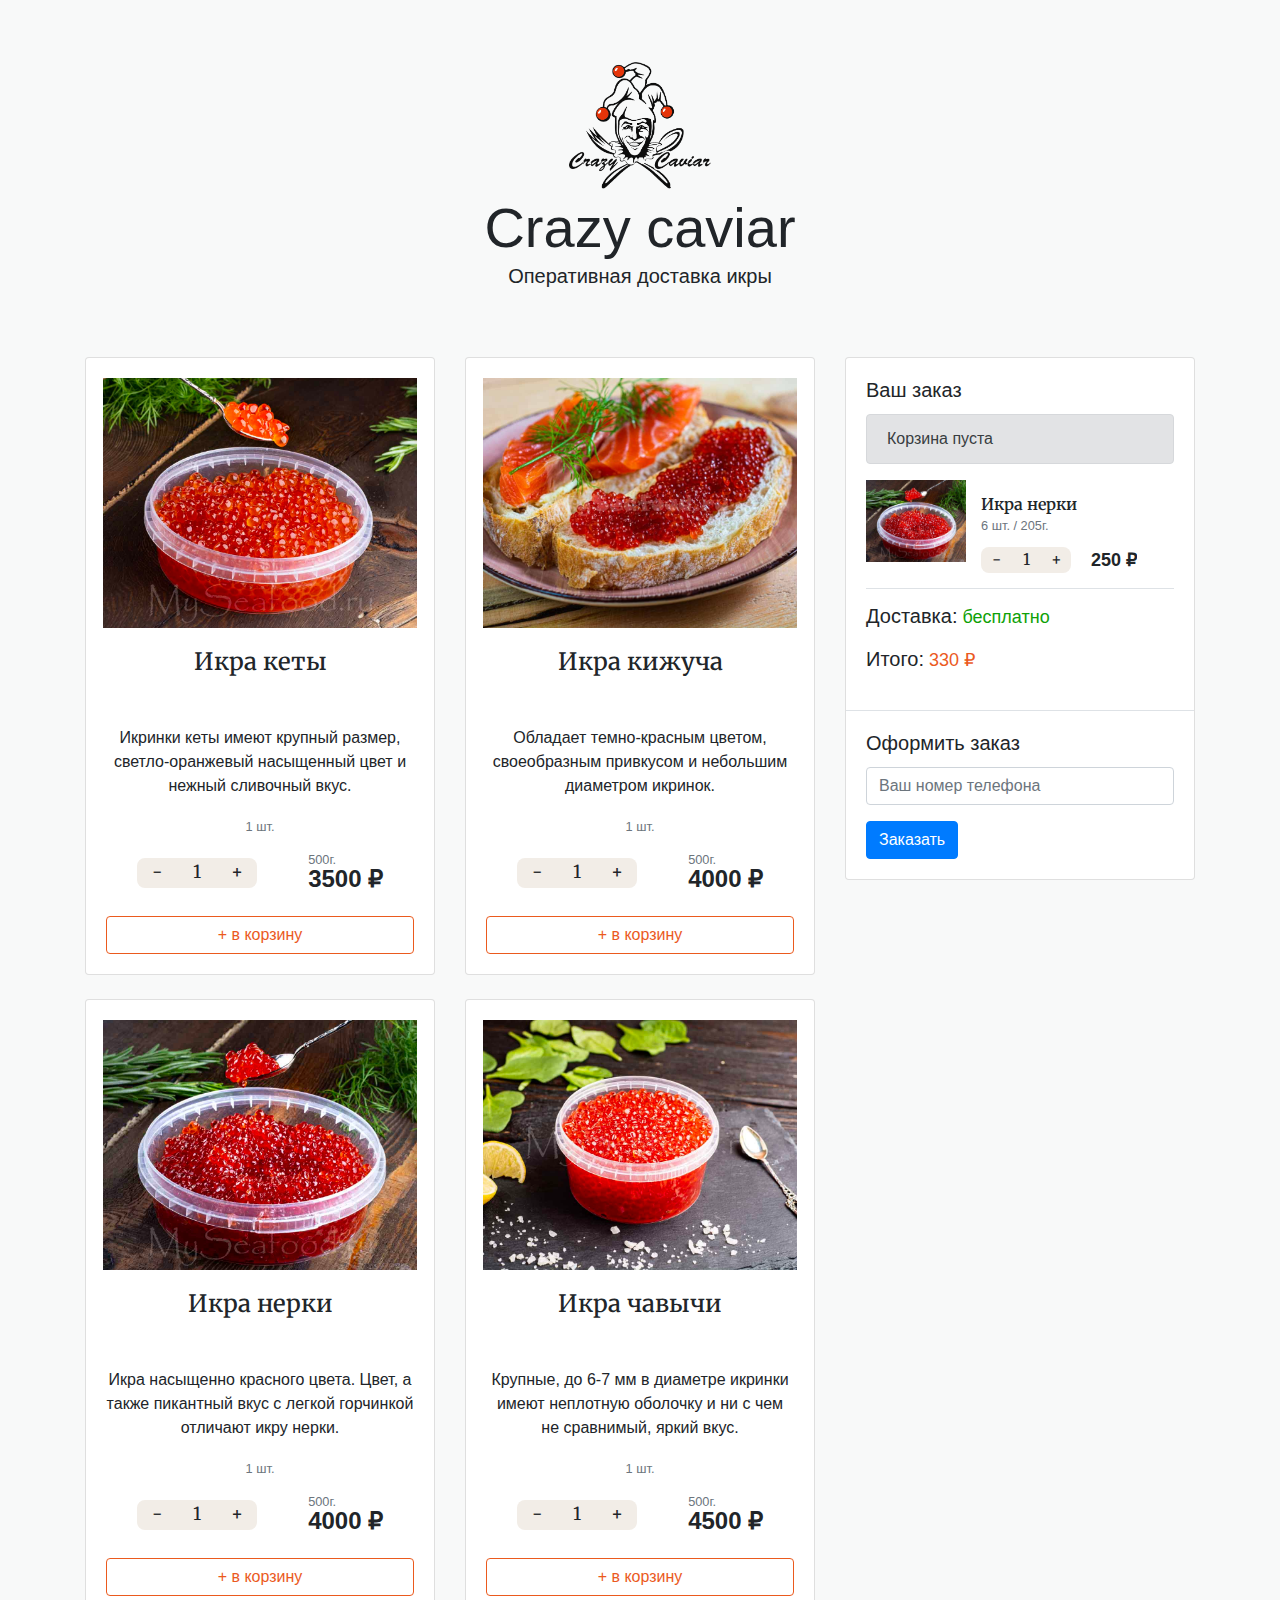
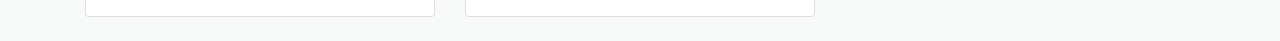
==== index.html @ 35a5b849 "Caviar delivery layout" ====
<!DOCTYPE html>
<html lang="en">

<head>
	<meta charset="UTF-8">
	<meta name="viewport" content="width=device-width, initial-scale=1.0, shrink-to-fit=no">
	<title>Crazy caviar</title>
	<link rel="stylesheet" href="libs/bootstrap/css/bootstrap.min.css">
	<link rel="stylesheet" href="css/main.css">
	<link href="https://fonts.googleapis.com/css?family=Merriweather:300,400,400i,700&amp;subset=cyrillic-ext" rel="stylesheet">

</head>

<body>

	<header class="header">
		<div class="container text-center">
			<img src="img/logo/crazy-caviar-logo.png" width="150" alt="Доставка икры">
			<div class="display-4">Crazy caviar</div>
			<p class="lead">Оперативная доставка икры</p>
		</div>
	</header>

	<div class="container mb-5">
		<div class="row">
			<div class="col-md-8">
				<div class="row">

					<!-- Товар -->
					<div class="col-md-6">
						<div class="card mb-4" data-id="01">
							<img class="product-img" src="img/roll/keta.jpg" alt="">
							<div class="card-body text-center">
								<h4 class="item-title">Икра кеты</h4>
								<p class="text-center ">Икринки кеты имеют крупный размер, светло-оранжевый насыщенный цвет и нежный сливочный вкус.</p>
								<p><small data-items-in-box class="text-muted">1 шт.</small></p>

								<div class="details-wrapper">
									<div class="items counter-wrapper">
										<div class="items__control" data-action="minus">-</div>
										<div class="items__current" data-counter>1</div>
										<div class="items__control" data-action="plus">+</div>
									</div>

									<div class="price">
										<div class="price__weight">500г.</div>
										<div class="price__currency">3500 ₽</div>
									</div>
								</div>

								<button data-cart type="button" class="btn btn-block btn-outline-warning">+ в корзину</button>

							</div>
						</div>
					</div>
					<!-- // Товар -->

					<!-- Товар -->
					<div class="col-md-6">
						<div class="card mb-4" data-id="02">
							<img class="product-img" src="img/roll/kizhuch.jpg" alt="">
							<div class="card-body text-center">
								<h4 class="item-title">Икра кижуча</h4>
								<p class="text-center ">Обладает темно-красным цветом, своеобразным привкусом и небольшим диаметром икринок.</p>
								<p><small data-items-in-box class="text-muted">1 шт.</small></p>

								<div class="details-wrapper">
									<div class="items counter-wrapper">
										<div class="items__control" data-action="minus">-</div>
										<div class="items__current" data-counter>1</div>
										<div class="items__control" data-action="plus">+</div>
									</div>

									<div class="price">
										<div class="price__weight">500г.</div>
										<div class="price__currency">4000 ₽</div>
									</div>
								</div>

								<button data-cart type="button" class="btn btn-block btn-outline-warning">+ в корзину</button>

							</div>
						</div>
					</div>
					<!-- // Товар -->

					<!-- Товар -->
					<div class="col-md-6">
						<div class="card mb-4" data-id="03">
							<img class="product-img" src="img/roll/nerka.jpg" alt="">
							<div class="card-body text-center">
								<h4 class="item-title">Икра нерки</h4>
								<p class="text-center ">Икра насыщенно красного цвета. Цвет, а также пикантный вкус с легкой горчинкой отличают икру нерки.</p>
								<p><small data-items-in-box class="text-muted">1 шт.</small></p>

								<div class="details-wrapper">
									<div class="items counter-wrapper">
										<div class="items__control" data-action="minus">-</div>
										<div class="items__current" data-counter>1</div>
										<div class="items__control" data-action="plus">+</div>
									</div>

									<div class="price">
										<div class="price__weight">500г.</div>
										<div class="price__currency">4000 ₽</div>
									</div>

								</div>

								<button data-cart type="button" class="btn btn-block btn-outline-warning">+ в корзину</button>

							</div>
						</div>
					</div>
					<!-- // Товар -->

					<!-- Товар -->
					<div class="col-md-6">
						<div class="card mb-4" data-id="04">
							<img class="product-img" src="img/roll/chavicha.jpg" alt="">
							<div class="card-body text-center">
								<h4 class="item-title">Икра чавычи</h4>
								<p class="text-center ">Крупные, до 6-7 мм в диаметре икринки имеют неплотную оболочку и ни с чем не сравнимый, яркий вкус.</p>
								<p><small data-items-in-box class="text-muted">1 шт.</small></p>

								<div class="details-wrapper">
									<div class="items counter-wrapper">
										<div class="items__control" data-action="minus">-</div>
										<div class="items__current" data-counter>1</div>
										<div class="items__control" data-action="plus">+</div>
									</div>

									<div class="price">
										<div class="price__weight">500г.</div>
										<div class="price__currency">4500 ₽</div>
									</div>

								</div>

								<button data-cart type="button" class="btn btn-block btn-outline-warning">
									+ в корзину
								</button>

							</div>
						</div>
					</div>
					<!-- // Товар -->

				</div>
			</div>
			<div class="col-md-4">

				<!-- Корзина -->
				<div class="card mb-4">
					<div class="card-body">
						<h5 class="card-title">Ваш заказ</h4>
						<div data-cart-empty class="alert alert-secondary" role="alert">
							Корзина пуста
						</div>
						<!-- cart-wrapper -->
						<div class="cart-wrapper">

							<!-- Cart item -->
							<div class="cart-item" data-id="02">
								<div class="cart-item__top">
									<div class="cart-item__img">
										<img src="img/roll/nerka.jpg" alt="">
									</div>
									<div class="cart-item__desc ">
										<div class="cart-item__title">Икра нерки</div>
										<div class="cart-item__weight">6 шт. / 205г.</div>

										<!-- cart-item__details -->
										<div class="cart-item__details">

											<div class="items items--small counter-wrapper">
												<div class="items__control" data-action="minus">-</div>
												<div class="items__current" data-counter="">1</div>
												<div class="items__control" data-action="plus">+</div>
											</div>

											<div class="price">
												<div class="price__currency">250 ₽</div>
											</div>

										</div>
										<!-- // cart-item__details -->

									</div>
								</div>
							</div>
							<!-- // Cart item -->

						</div>
						<!-- // cart-wrapper -->

						<!-- Стоимость заказа -->
						<div class="cart-total">
							<p><span class="h5">Доставка:</span> <span class="delivery-cost free">бесплатно</span> </p>
							<p><span class="h5">Итого:</span> <span class="total-price">330</span> <span class="rouble">₽</span></p>
						</div>
						<!-- // Стоимость заказа -->

					</div>

					<!-- Оформить заказ -->
					<div id="order-form" class="card-body border-top">
						<h5 class="card-title">Оформить заказ</h4>
						<form>
							<div class="form-group">
								<input type="text" class="form-control" placeholder="Ваш номер телефона">
							</div>
							<button type="submit" class="btn btn-primary">Заказать</button>
						</form>
					</div>
					<!-- // Оформить заказ -->

				</div>
				<!-- // Корзина -->


			</div>
		</div>
	</div>

	<!-- Подключаем скрипты -->

</body>

</html>
---- css/main.css ----
body, html {
	background-color: #F8F9F9;
	height: 100%;
}

h3, h4 {
	font-family: 'Merriweather', serif;

}

.header {
	padding-top: 50px;
	padding-bottom: 50px;
}

.product-img {
	width: 90%;
	height: 250px;
	object-fit:cover;
	margin-left: auto;
	margin-right: auto;
	margin-top: 20px;
}

.item-title {
    font-size: 1.5rem;
    font-weight: 500;
	font-family: 'Merriweather', serif;
	height: 70px;
}

.details-wrapper {
	display: flex;
	justify-content: space-between;
	align-items: center;
	margin-bottom: 25px;
	width: 80%;
	margin-left: auto;
	margin-right: auto;
}

.items {
	font-family: 'Merriweather', serif;
	background: #f2ede7;
	border-radius: 8px;
	width: 120px;
	display: flex;
	font-size: 18px;
	height: 30px;
	overflow: hidden;
}

.items__control {
	width: 40px;
	cursor: pointer;
	transition: 0.2s ease-in;
	text-align: center;
}

.items__control:hover {
    background: #eb5a1e;
    color: #FFF;
}

.items__current {
	width: 40px;
}

/* items--small */
.items.items--small {
	width: 90px;
	font-size: 16px;
	height: 26px;
	text-align: center;
}

.items.items--small .items__control {
	width: 30px;
}

.items.items--small .items__current {
	width: 30px;
}

.price {
	text-align: left;
	margin-left: 5px;
}

.price__weight {
	color: #6c757d!important;
	font-size: 80%;
	line-height: 1;
}

.price__currency {
	font-size: 1.5rem;
	font-weight: 600;
	line-height: 1;
}

.btn-outline-warning {
    color: #eb5a1e;
    border-color: #eb5a1e;
}

.btn-outline-warning:hover {
    color: #FFF;
    background-color: #eb5a1e;
    border-color: #eb5a1e;
}

.cart-item__desc{
	overflow: hidden;

}

.cart-item {

}

.cart-item__top {
	display: flex;
	align-items: flex-start;
	padding-bottom: 15px;
	border-bottom: 1px solid #dee2e6;
	margin-bottom: 15px;
}

.cart-item__img  {

}

.cart-item__img img {
	max-width: 100px;
	height: auto;
}

.cart-item__desc {
	padding-top: 15px;
	padding-left: 15px;
}

.cart-item__title {
	font-family: 'Merriweather', serif;
	font-size: 16px;
    line-height: 1.2;
	font-weight: 600;
	margin-bottom: 5px;
}

.cart-item__weight {
    color: #6c757d!important;
    font-size: 80%;
    line-height: 1;
    margin-bottom: 15px;
}

.cart-item__details {
	display: flex;
	justify-content: flex-start;
	align-items: center;
}

.cart-item__details .price__currency {
	font-size: 18px;
	margin-left: 15px;
}

.cart-total {
	font-size: 18px;
	font-weight: 500;
}

.delivery-cost {

}

.free {
	color: #0EA107;
}

.total-price {
	color: #EB5A1E;
}

.rouble {
	color: #EB5A1E;
}

.none {
	display: none;
}
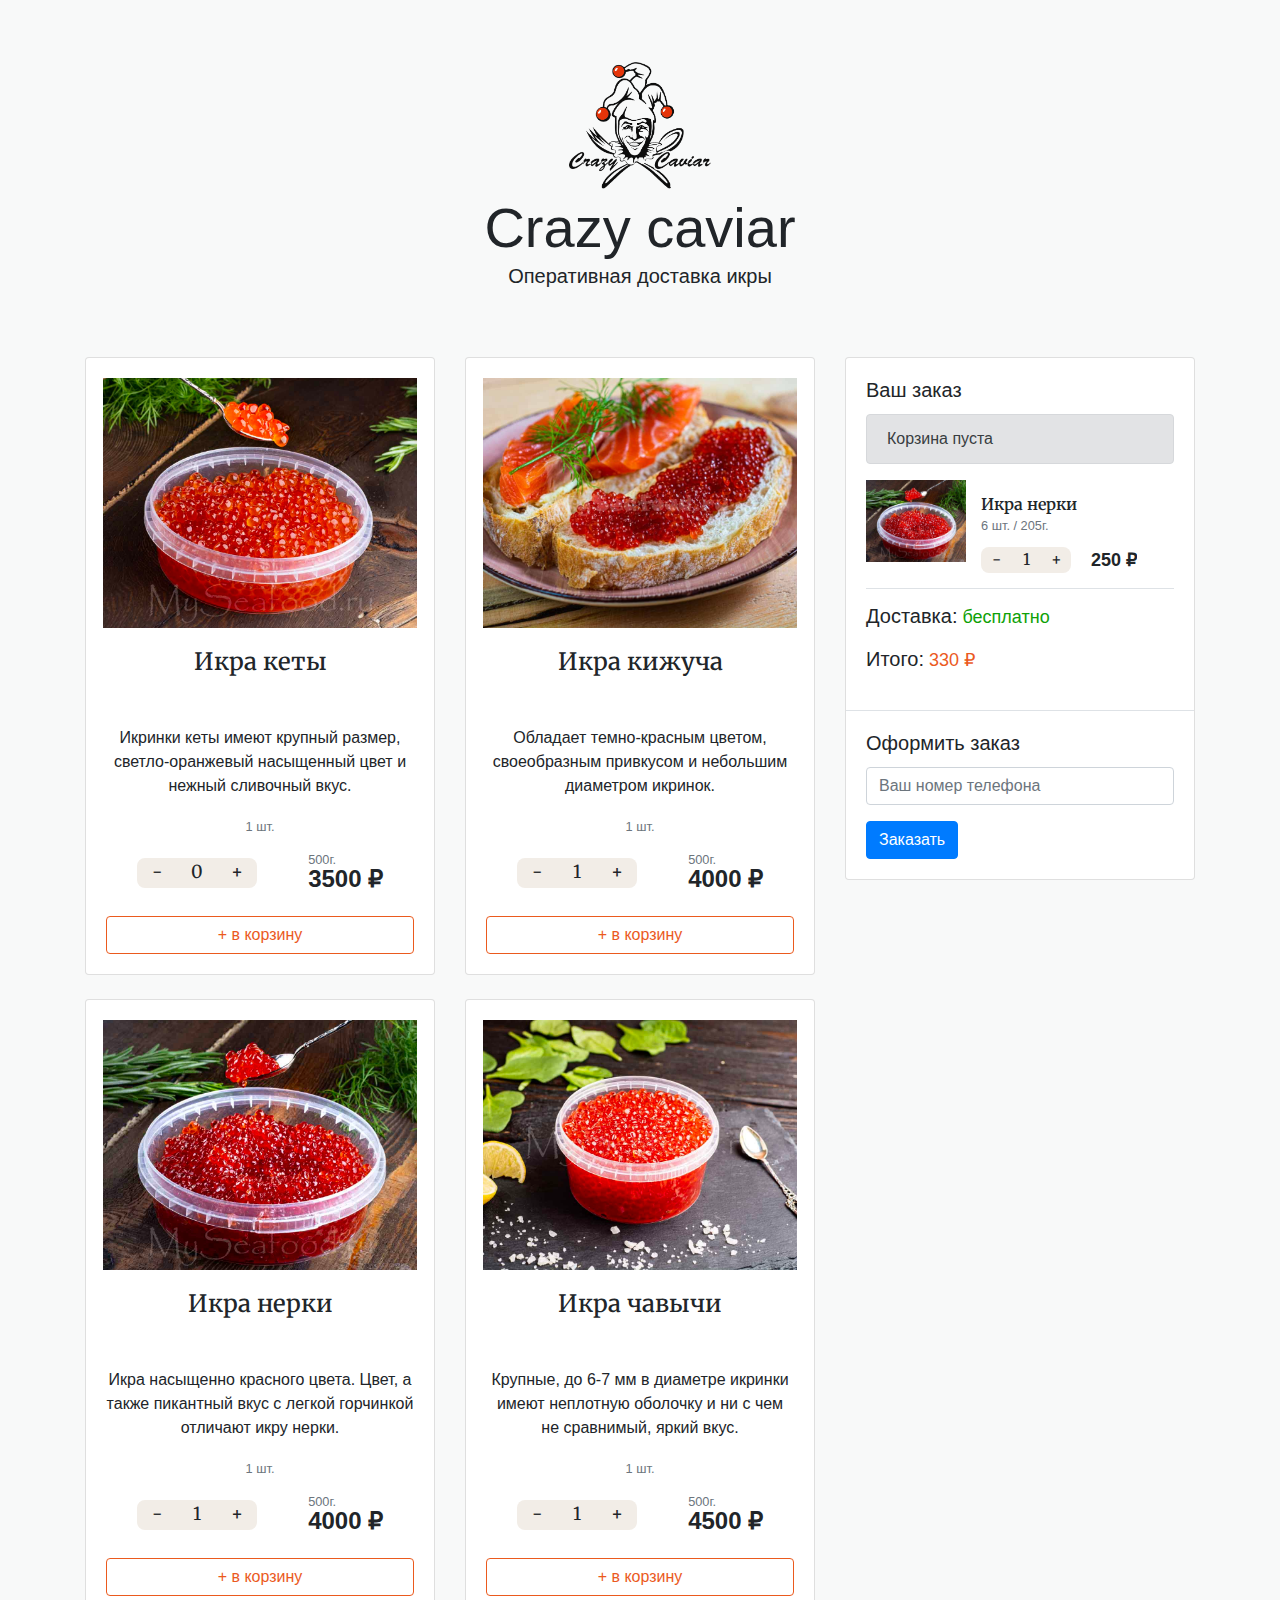
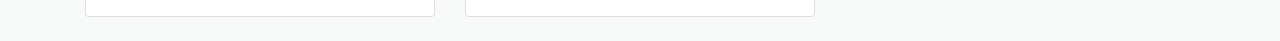
==== commit a2b3fba3: "add counter for first element" ====
--- a/index.html
+++ b/index.html
@@ -23,9 +23,9 @@
 
 	<div class="container mb-5">
 		<div class="row">
+			<!-- Каталог -->
 			<div class="col-md-8">
 				<div class="row">
-
 					<!-- Товар -->
 					<div class="col-md-6">
 						<div class="card mb-4" data-id="01">
@@ -33,6 +33,66 @@
 							<div class="card-body text-center">
 								<h4 class="item-title">Икра кеты</h4>
 								<p class="text-center ">Икринки кеты имеют крупный размер, светло-оранжевый насыщенный цвет и нежный сливочный вкус.</p>
+								<p><small data-items-in-box class="text-muted">1 шт.</small></p>
+
+								<!--Счетчик-->
+								<div class="details-wrapper">
+									<div class="items counter-wrapper">
+										<div class="items__control" id="minus" data-action="minus">-</div>
+										<div class="items__current" id="result-counter" data-counter>0</div>
+										<div class="items__control" id="plus"  data-action="plus">+</div>
+									</div>
+									<!--//Счетчик-->
+
+									<div class="price">
+										<div class="price__weight">500г.</div>
+										<div class="price__currency">3500 ₽</div>
+									</div>
+								</div>
+
+								<button data-cart type="button" class="btn btn-block btn-outline-warning">+ в корзину</button>
+
+							</div>
+						</div>
+					</div>
+					<!-- // Товар -->
+
+					<!-- Товар -->
+					<div class="col-md-6">
+						<div class="card mb-4" data-id="02">
+							<img class="product-img" src="img/roll/kizhuch.jpg" alt="">
+							<div class="card-body text-center">
+								<h4 class="item-title">Икра кижуча</h4>
+								<p class="text-center ">Обладает темно-красным цветом, своеобразным привкусом и небольшим диаметром икринок.</p>
+								<p><small data-items-in-box class="text-muted">1 шт.</small></p>
+
+								<div class="details-wrapper">
+									<div class="items counter-wrapper">
+										<div class="items__control" id="minus" data-action="minus">-</div>
+										<div class="items__current" id="result-counter" data-counter>1</div>
+										<div class="items__control" id="plus" data-action="plus">+</div>
+									</div>
+
+									<div class="price">
+										<div class="price__weight">500г.</div>
+										<div class="price__currency">4000 ₽</div>
+									</div>
+								</div>
+
+								<button data-cart type="button" class="btn btn-block btn-outline-warning">+ в корзину</button>
+
+							</div>
+						</div>
+					</div>
+					<!-- // Товар -->
+
+					<!-- Товар -->
+					<div class="col-md-6">
+						<div class="card mb-4" data-id="03">
+							<img class="product-img" src="img/roll/nerka.jpg" alt="">
+							<div class="card-body text-center">
+								<h4 class="item-title">Икра нерки</h4>
+								<p class="text-center ">Икра насыщенно красного цвета. Цвет, а также пикантный вкус с легкой горчинкой отличают икру нерки.</p>
 								<p><small data-items-in-box class="text-muted">1 шт.</small></p>
 
 								<div class="details-wrapper">
@@ -44,8 +104,9 @@
 
 									<div class="price">
 										<div class="price__weight">500г.</div>
-										<div class="price__currency">3500 ₽</div>
-									</div>
+										<div class="price__currency">4000 ₽</div>
+									</div>
+
 								</div>
 
 								<button data-cart type="button" class="btn btn-block btn-outline-warning">+ в корзину</button>
@@ -57,11 +118,11 @@
 
 					<!-- Товар -->
 					<div class="col-md-6">
-						<div class="card mb-4" data-id="02">
-							<img class="product-img" src="img/roll/kizhuch.jpg" alt="">
-							<div class="card-body text-center">
-								<h4 class="item-title">Икра кижуча</h4>
-								<p class="text-center ">Обладает темно-красным цветом, своеобразным привкусом и небольшим диаметром икринок.</p>
+						<div class="card mb-4" data-id="04">
+							<img class="product-img" src="img/roll/chavicha.jpg" alt="">
+							<div class="card-body text-center">
+								<h4 class="item-title">Икра чавычи</h4>
+								<p class="text-center ">Крупные, до 6-7 мм в диаметре икринки имеют неплотную оболочку и ни с чем не сравнимый, яркий вкус.</p>
 								<p><small data-items-in-box class="text-muted">1 шт.</small></p>
 
 								<div class="details-wrapper">
@@ -73,65 +134,6 @@
 
 									<div class="price">
 										<div class="price__weight">500г.</div>
-										<div class="price__currency">4000 ₽</div>
-									</div>
-								</div>
-
-								<button data-cart type="button" class="btn btn-block btn-outline-warning">+ в корзину</button>
-
-							</div>
-						</div>
-					</div>
-					<!-- // Товар -->
-
-					<!-- Товар -->
-					<div class="col-md-6">
-						<div class="card mb-4" data-id="03">
-							<img class="product-img" src="img/roll/nerka.jpg" alt="">
-							<div class="card-body text-center">
-								<h4 class="item-title">Икра нерки</h4>
-								<p class="text-center ">Икра насыщенно красного цвета. Цвет, а также пикантный вкус с легкой горчинкой отличают икру нерки.</p>
-								<p><small data-items-in-box class="text-muted">1 шт.</small></p>
-
-								<div class="details-wrapper">
-									<div class="items counter-wrapper">
-										<div class="items__control" data-action="minus">-</div>
-										<div class="items__current" data-counter>1</div>
-										<div class="items__control" data-action="plus">+</div>
-									</div>
-
-									<div class="price">
-										<div class="price__weight">500г.</div>
-										<div class="price__currency">4000 ₽</div>
-									</div>
-
-								</div>
-
-								<button data-cart type="button" class="btn btn-block btn-outline-warning">+ в корзину</button>
-
-							</div>
-						</div>
-					</div>
-					<!-- // Товар -->
-
-					<!-- Товар -->
-					<div class="col-md-6">
-						<div class="card mb-4" data-id="04">
-							<img class="product-img" src="img/roll/chavicha.jpg" alt="">
-							<div class="card-body text-center">
-								<h4 class="item-title">Икра чавычи</h4>
-								<p class="text-center ">Крупные, до 6-7 мм в диаметре икринки имеют неплотную оболочку и ни с чем не сравнимый, яркий вкус.</p>
-								<p><small data-items-in-box class="text-muted">1 шт.</small></p>
-
-								<div class="details-wrapper">
-									<div class="items counter-wrapper">
-										<div class="items__control" data-action="minus">-</div>
-										<div class="items__current" data-counter>1</div>
-										<div class="items__control" data-action="plus">+</div>
-									</div>
-
-									<div class="price">
-										<div class="price__weight">500г.</div>
 										<div class="price__currency">4500 ₽</div>
 									</div>
 
@@ -148,9 +150,9 @@
 
 				</div>
 			</div>
+
+			<!-- Корзина -->
 			<div class="col-md-4">
-
-				<!-- Корзина -->
 				<div class="card mb-4">
 					<div class="card-body">
 						<h5 class="card-title">Ваш заказ</h4>
@@ -224,7 +226,7 @@
 	</div>
 
 	<!-- Подключаем скрипты -->
-
+	<script src="./js/counter.js"></script>
 </body>
 
 </html>
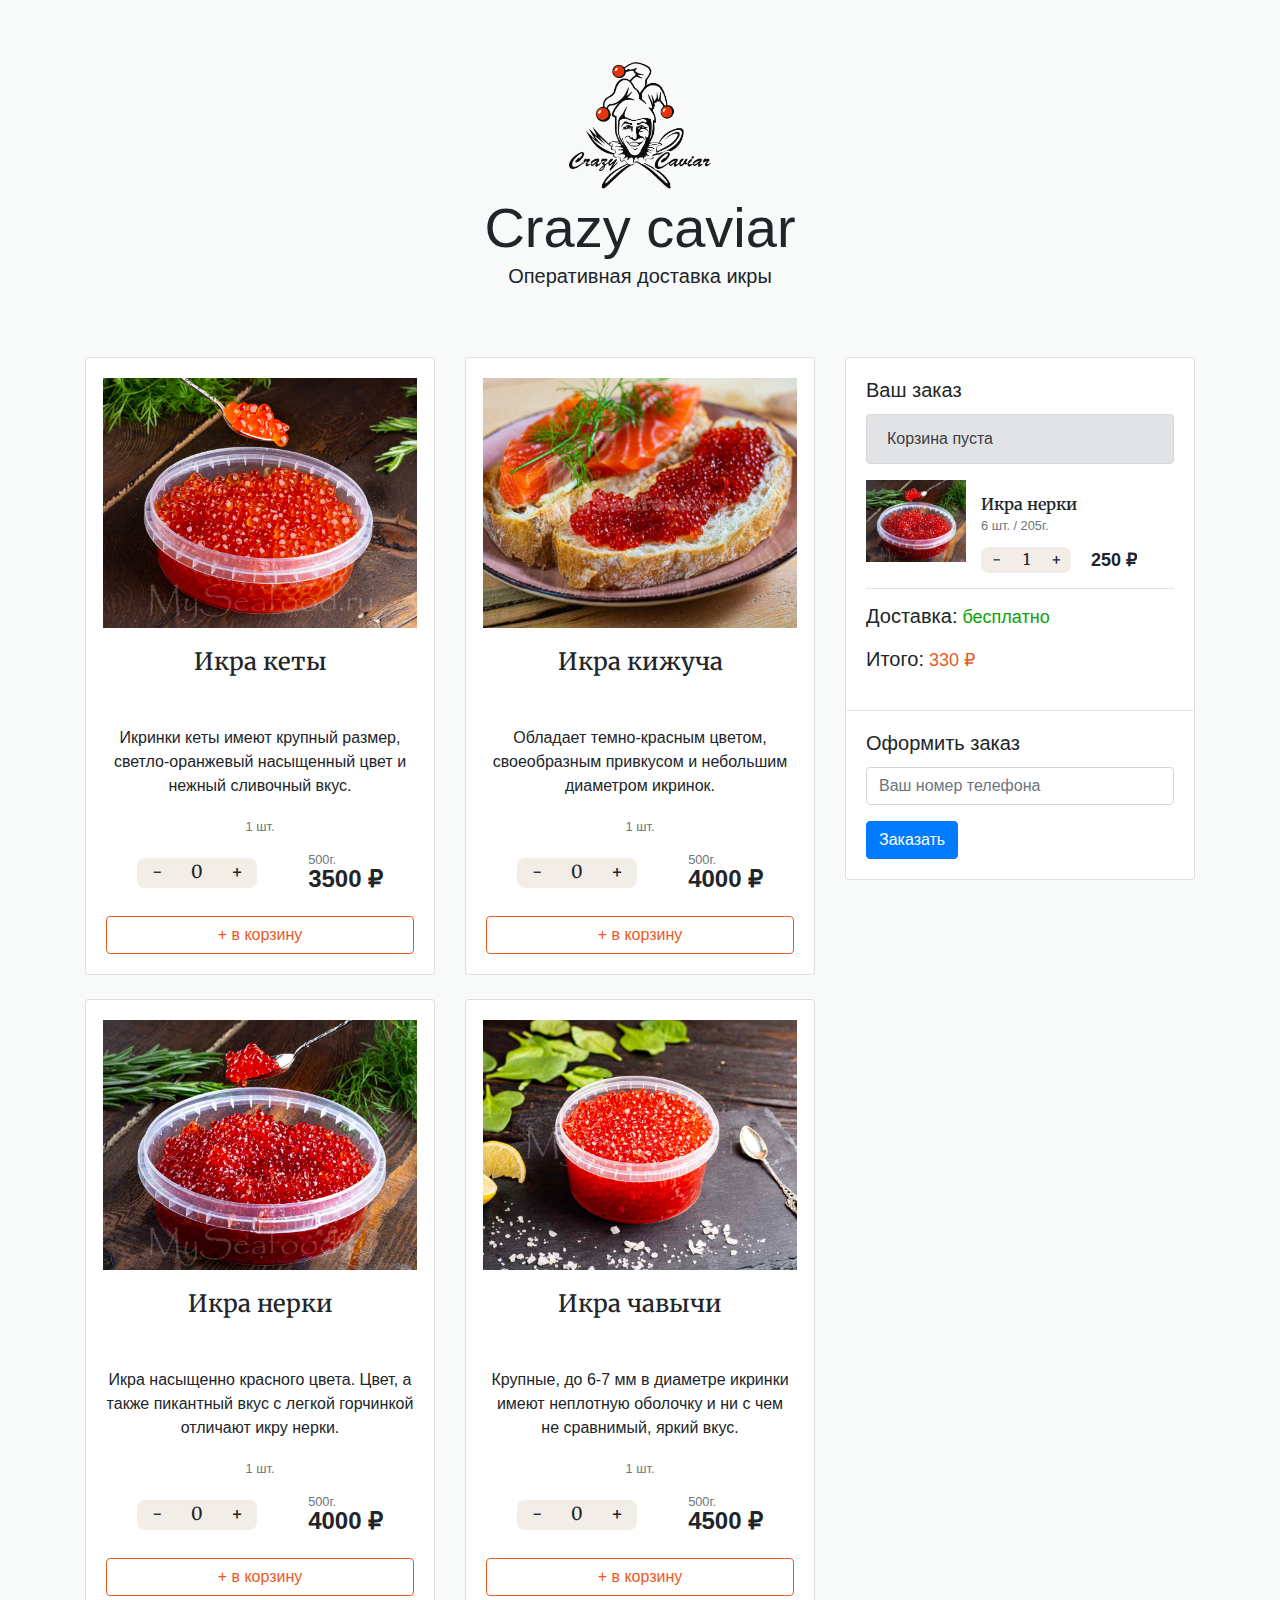
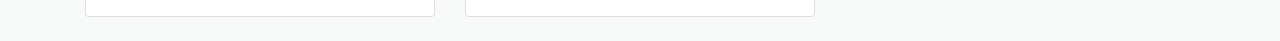
==== commit f3c87701: "Add listeners to all counters" ====
--- a/index.html
+++ b/index.html
@@ -37,7 +37,7 @@
 
 								<!--Счетчик-->
 								<div class="details-wrapper">
-									<div class="items counter-wrapper">
+									<div class="items counter-wrapper js-counter">
 										<div class="items__control" id="minus" data-action="minus">-</div>
 										<div class="items__current" id="result-counter" data-counter>0</div>
 										<div class="items__control" id="plus"  data-action="plus">+</div>
@@ -66,12 +66,14 @@
 								<p class="text-center ">Обладает темно-красным цветом, своеобразным привкусом и небольшим диаметром икринок.</p>
 								<p><small data-items-in-box class="text-muted">1 шт.</small></p>
 
-								<div class="details-wrapper">
-									<div class="items counter-wrapper">
-										<div class="items__control" id="minus" data-action="minus">-</div>
-										<div class="items__current" id="result-counter" data-counter>1</div>
-										<div class="items__control" id="plus" data-action="plus">+</div>
-									</div>
+								<!--Счетчик-->
+								<div class="details-wrapper">
+									<div class="items counter-wrapper js-counter">
+										<div class="items__control" id="minus" data-action="minus">-</div>
+										<div class="items__current" id="result-counter" data-counter>0</div>
+									<div class="items__control" id="plus"  data-action="plus">+</div>
+								</div>
+								<!--//Счетчик-->
 
 									<div class="price">
 										<div class="price__weight">500г.</div>
@@ -95,12 +97,14 @@
 								<p class="text-center ">Икра насыщенно красного цвета. Цвет, а также пикантный вкус с легкой горчинкой отличают икру нерки.</p>
 								<p><small data-items-in-box class="text-muted">1 шт.</small></p>
 
-								<div class="details-wrapper">
-									<div class="items counter-wrapper">
-										<div class="items__control" data-action="minus">-</div>
-										<div class="items__current" data-counter>1</div>
-										<div class="items__control" data-action="plus">+</div>
-									</div>
+								<!--Счетчик-->
+								<div class="details-wrapper">
+									<div class="items counter-wrapper js-counter">
+										<div class="items__control" id="minus" data-action="minus">-</div>
+										<div class="items__current" id="result-counter" data-counter>0</div>
+									<div class="items__control" id="plus"  data-action="plus">+</div>
+								</div>
+								<!--//Счетчик-->
 
 									<div class="price">
 										<div class="price__weight">500г.</div>
@@ -125,12 +129,14 @@
 								<p class="text-center ">Крупные, до 6-7 мм в диаметре икринки имеют неплотную оболочку и ни с чем не сравнимый, яркий вкус.</p>
 								<p><small data-items-in-box class="text-muted">1 шт.</small></p>
 
-								<div class="details-wrapper">
-									<div class="items counter-wrapper">
-										<div class="items__control" data-action="minus">-</div>
-										<div class="items__current" data-counter>1</div>
-										<div class="items__control" data-action="plus">+</div>
-									</div>
+								<!--Счетчик-->
+								<div class="details-wrapper">
+									<div class="items counter-wrapper js-counter">
+										<div class="items__control" id="minus" data-action="minus">-</div>
+										<div class="items__current" id="result-counter" data-counter>0</div>
+									<div class="items__control" id="plus"  data-action="plus">+</div>
+								</div>
+								<!--//Счетчик-->
 
 									<div class="price">
 										<div class="price__weight">500г.</div>
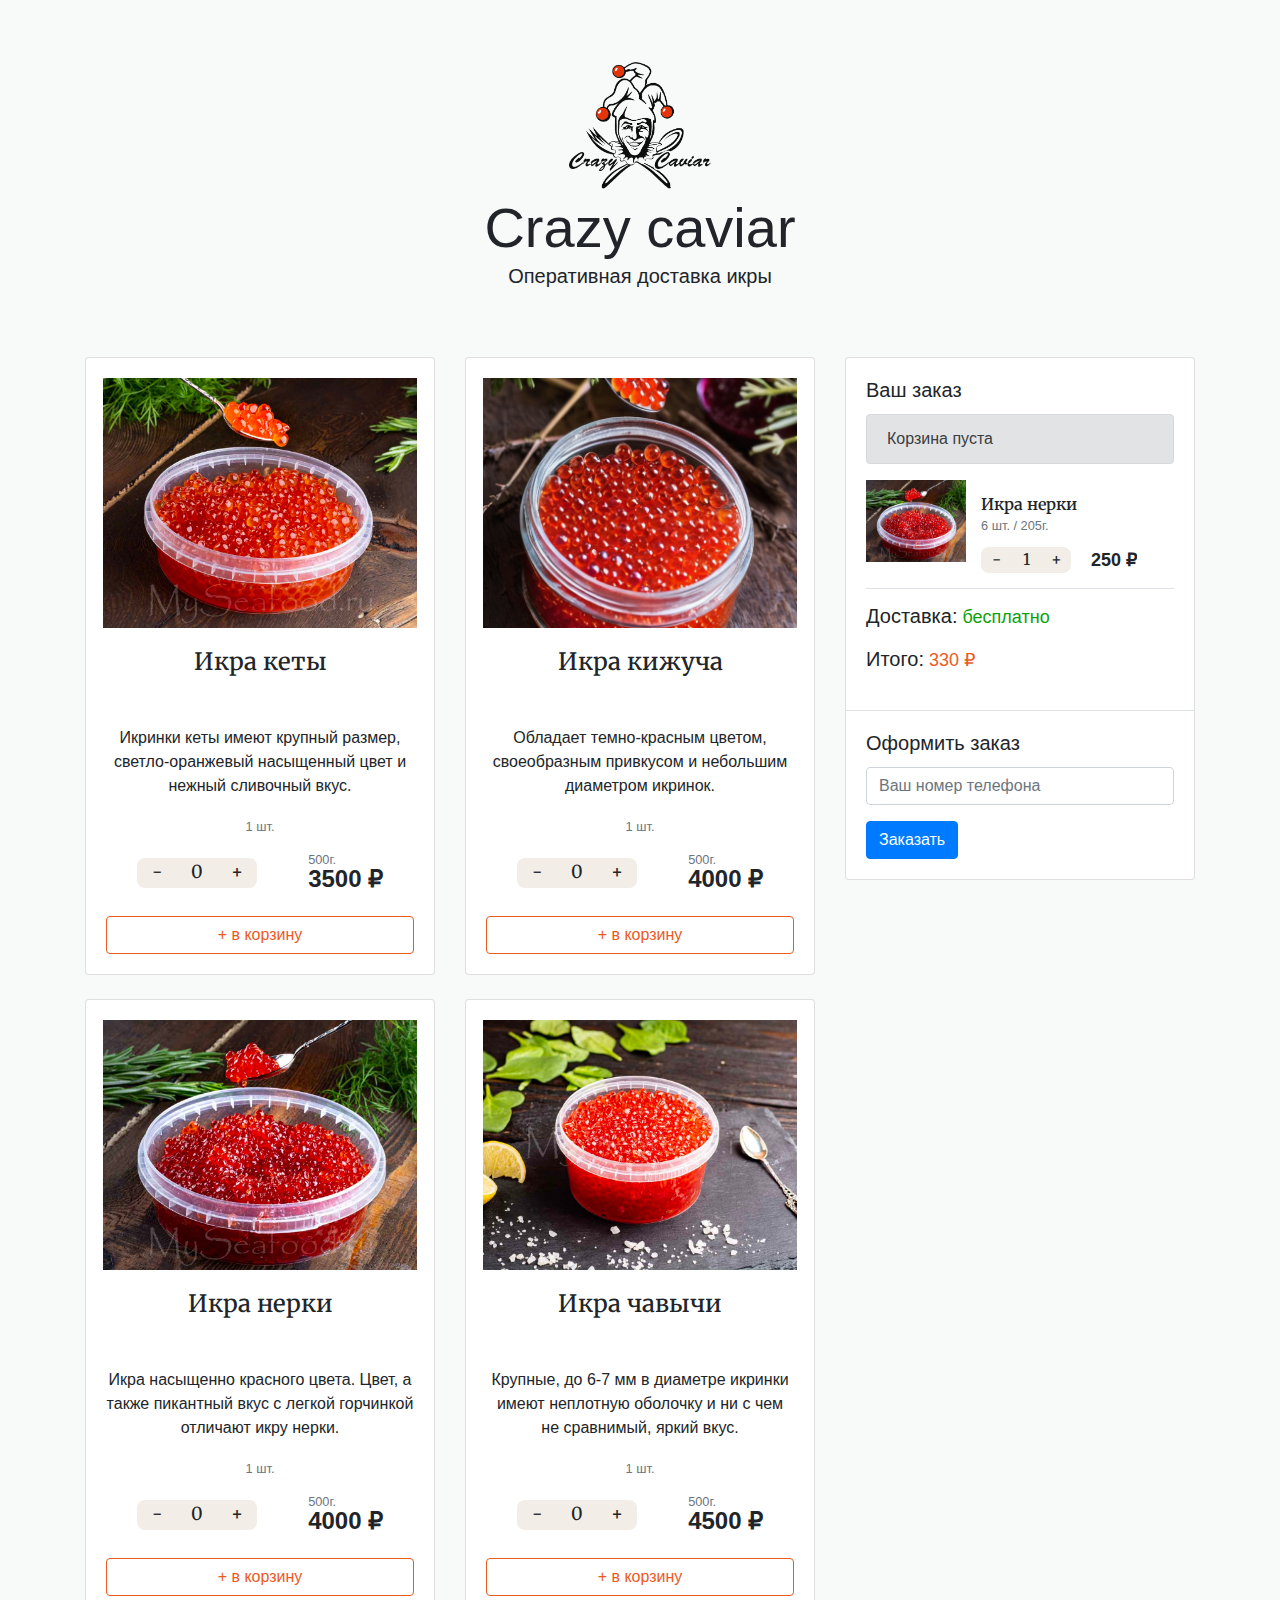
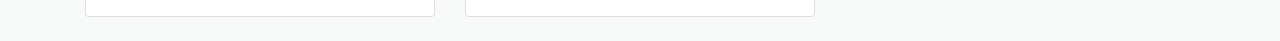
==== commit 87414f0b: "Add to cart feature" ====
--- a/index.html
+++ b/index.html
@@ -28,25 +28,56 @@
 				<div class="row">
 					<!-- Товар -->
 					<div class="col-md-6">
-						<div class="card mb-4" data-id="01">
-							<img class="product-img" src="img/roll/keta.jpg" alt="">
-							<div class="card-body text-center">
-								<h4 class="item-title">Икра кеты</h4>
+						<div class="card mb-4 js-card" data-id="01">
+							<img class="product-img js-img" src="img/caviar/keta.jpg" alt="">
+							<div class="card-body text-center">
+								<h4 class="item-title js-title">Икра кеты</h4>
 								<p class="text-center ">Икринки кеты имеют крупный размер, светло-оранжевый насыщенный цвет и нежный сливочный вкус.</p>
-								<p><small data-items-in-box class="text-muted">1 шт.</small></p>
-
-								<!--Счетчик-->
-								<div class="details-wrapper">
-									<div class="items counter-wrapper js-counter">
-										<div class="items__control" id="minus" data-action="minus">-</div>
-										<div class="items__current" id="result-counter" data-counter>0</div>
+								<p><small data-items-in-box class="text-muted js-quantity">1 шт.</small></p>
+
+								<!--Счетчик-->
+								<div class="details-wrapper">
+									<div class="items counter-wrapper js-counter">
+										<div class="items__control" id="minus" data-action="minus">-</div>
+										<div class="items__current js-result-counter" id="result-counter" data-counter>0</div>
 										<div class="items__control" id="plus"  data-action="plus">+</div>
 									</div>
 									<!--//Счетчик-->
 
 									<div class="price">
-										<div class="price__weight">500г.</div>
-										<div class="price__currency">3500 ₽</div>
+										<div class="price__weight js-weight">500г.</div>
+										<div class="price__currency js-price">3500 ₽</div>
+									</div>
+								</div>
+
+								<button data-cart type="button" class="btn btn-block btn-outline-warning js-cart">+ в корзину</button>
+
+							</div>
+						</div>
+					</div>
+					<!-- // Товар -->
+
+					<!-- Товар -->
+					<div class="col-md-6">
+						<div class="card mb-4 js-card" data-id="02">
+							<img class="product-img js-img" src="img/caviar/kizhuch.jpg" alt="">
+							<div class="card-body text-center">
+								<h4 class="item-title js-title">Икра кижуча</h4>
+								<p class="text-center ">Обладает темно-красным цветом, своеобразным привкусом и небольшим диаметром икринок.</p>
+								<p><small data-items-in-box class="text-muted js-quantity">1 шт.</small></p>
+
+								<!--Счетчик-->
+								<div class="details-wrapper">
+									<div class="items counter-wrapper js-counter">
+										<div class="items__control" id="minus" data-action="minus">-</div>
+										<div class="items__current js-result-counter" id="result-counter" data-counter>0</div>
+									<div class="items__control" id="plus"  data-action="plus">+</div>
+								</div>
+								<!--//Счетчик-->
+
+									<div class="price">
+										<div class="price__weight js-weight">500г.</div>
+										<div class="price__currency js-price">4000 ₽</div>
 									</div>
 								</div>
 
@@ -59,26 +90,27 @@
 
 					<!-- Товар -->
 					<div class="col-md-6">
-						<div class="card mb-4" data-id="02">
-							<img class="product-img" src="img/roll/kizhuch.jpg" alt="">
-							<div class="card-body text-center">
-								<h4 class="item-title">Икра кижуча</h4>
-								<p class="text-center ">Обладает темно-красным цветом, своеобразным привкусом и небольшим диаметром икринок.</p>
-								<p><small data-items-in-box class="text-muted">1 шт.</small></p>
-
-								<!--Счетчик-->
-								<div class="details-wrapper">
-									<div class="items counter-wrapper js-counter">
-										<div class="items__control" id="minus" data-action="minus">-</div>
-										<div class="items__current" id="result-counter" data-counter>0</div>
+						<div class="card mb-4 js-card" data-id="03">
+							<img class="product-img js-img" src="img/caviar/nerka.jpg" alt="">
+							<div class="card-body text-center">
+								<h4 class="item-title js-title">Икра нерки</h4>
+								<p class="text-center ">Икра насыщенно красного цвета. Цвет, а также пикантный вкус с легкой горчинкой отличают икру нерки.</p>
+								<p><small data-items-in-box class="text-muted js-quantity">1 шт.</small></p>
+
+								<!--Счетчик-->
+								<div class="details-wrapper">
+									<div class="items counter-wrapper js-counter">
+										<div class="items__control" id="minus" data-action="minus">-</div>
+										<div class="items__current js-result-counter" id="result-counter" data-counter>0</div>
 									<div class="items__control" id="plus"  data-action="plus">+</div>
 								</div>
 								<!--//Счетчик-->
 
 									<div class="price">
-										<div class="price__weight">500г.</div>
-										<div class="price__currency">4000 ₽</div>
-									</div>
+										<div class="price__weight js-weight">500г.</div>
+										<div class="price__currency js-price">4000 ₽</div>
+									</div>
+
 								</div>
 
 								<button data-cart type="button" class="btn btn-block btn-outline-warning">+ в корзину</button>
@@ -90,57 +122,25 @@
 
 					<!-- Товар -->
 					<div class="col-md-6">
-						<div class="card mb-4" data-id="03">
-							<img class="product-img" src="img/roll/nerka.jpg" alt="">
-							<div class="card-body text-center">
-								<h4 class="item-title">Икра нерки</h4>
-								<p class="text-center ">Икра насыщенно красного цвета. Цвет, а также пикантный вкус с легкой горчинкой отличают икру нерки.</p>
-								<p><small data-items-in-box class="text-muted">1 шт.</small></p>
-
-								<!--Счетчик-->
-								<div class="details-wrapper">
-									<div class="items counter-wrapper js-counter">
-										<div class="items__control" id="minus" data-action="minus">-</div>
-										<div class="items__current" id="result-counter" data-counter>0</div>
+						<div class="card mb-4 js-card" data-id="04">
+							<img class="product-img js-img" src="img/caviar/chavicha.jpg" alt="">
+							<div class="card-body text-center">
+								<h4 class="item-title js-title">Икра чавычи</h4>
+								<p class="text-center ">Крупные, до 6-7 мм в диаметре икринки имеют неплотную оболочку и ни с чем не сравнимый, яркий вкус.</p>
+								<p><small data-items-in-box class="text-muted js-quantity">1 шт.</small></p>
+
+								<!--Счетчик-->
+								<div class="details-wrapper">
+									<div class="items counter-wrapper js-counter">
+										<div class="items__control" id="minus" data-action="minus">-</div>
+										<div class="items__current js-result-counter" id="result-counter" data-counter>0</div>
 									<div class="items__control" id="plus"  data-action="plus">+</div>
 								</div>
 								<!--//Счетчик-->
 
 									<div class="price">
-										<div class="price__weight">500г.</div>
-										<div class="price__currency">4000 ₽</div>
-									</div>
-
-								</div>
-
-								<button data-cart type="button" class="btn btn-block btn-outline-warning">+ в корзину</button>
-
-							</div>
-						</div>
-					</div>
-					<!-- // Товар -->
-
-					<!-- Товар -->
-					<div class="col-md-6">
-						<div class="card mb-4" data-id="04">
-							<img class="product-img" src="img/roll/chavicha.jpg" alt="">
-							<div class="card-body text-center">
-								<h4 class="item-title">Икра чавычи</h4>
-								<p class="text-center ">Крупные, до 6-7 мм в диаметре икринки имеют неплотную оболочку и ни с чем не сравнимый, яркий вкус.</p>
-								<p><small data-items-in-box class="text-muted">1 шт.</small></p>
-
-								<!--Счетчик-->
-								<div class="details-wrapper">
-									<div class="items counter-wrapper js-counter">
-										<div class="items__control" id="minus" data-action="minus">-</div>
-										<div class="items__current" id="result-counter" data-counter>0</div>
-									<div class="items__control" id="plus"  data-action="plus">+</div>
-								</div>
-								<!--//Счетчик-->
-
-									<div class="price">
-										<div class="price__weight">500г.</div>
-										<div class="price__currency">4500 ₽</div>
+										<div class="price__weight js-weight">500г.</div>
+										<div class="price__currency js-price">4500 ₽</div>
 									</div>
 
 								</div>
@@ -166,13 +166,13 @@
 							Корзина пуста
 						</div>
 						<!-- cart-wrapper -->
-						<div class="cart-wrapper">
+						<div class="cart-wrapper js-cart-wrapper">
 
 							<!-- Cart item -->
-							<div class="cart-item" data-id="02">
+							<div class="cart-item js-cart-item" data-id="02">
 								<div class="cart-item__top">
 									<div class="cart-item__img">
-										<img src="img/roll/nerka.jpg" alt="">
+										<img src="img/caviar/nerka.jpg" alt="">
 									</div>
 									<div class="cart-item__desc ">
 										<div class="cart-item__title">Икра нерки</div>
@@ -183,12 +183,12 @@
 
 											<div class="items items--small counter-wrapper">
 												<div class="items__control" data-action="minus">-</div>
-												<div class="items__current" data-counter="">1</div>
+												<div class="items__current js-result-counter" data-counter="">1</div>
 												<div class="items__control" data-action="plus">+</div>
 											</div>
 
 											<div class="price">
-												<div class="price__currency">250 ₽</div>
+												<div class="price__currency js-price">250 ₽</div>
 											</div>
 
 										</div>
@@ -233,6 +233,8 @@
 
 	<!-- Подключаем скрипты -->
 	<script src="./js/counter.js"></script>
+	<script src="./js/cart.js"></script>
+
 </body>
 
 </html>
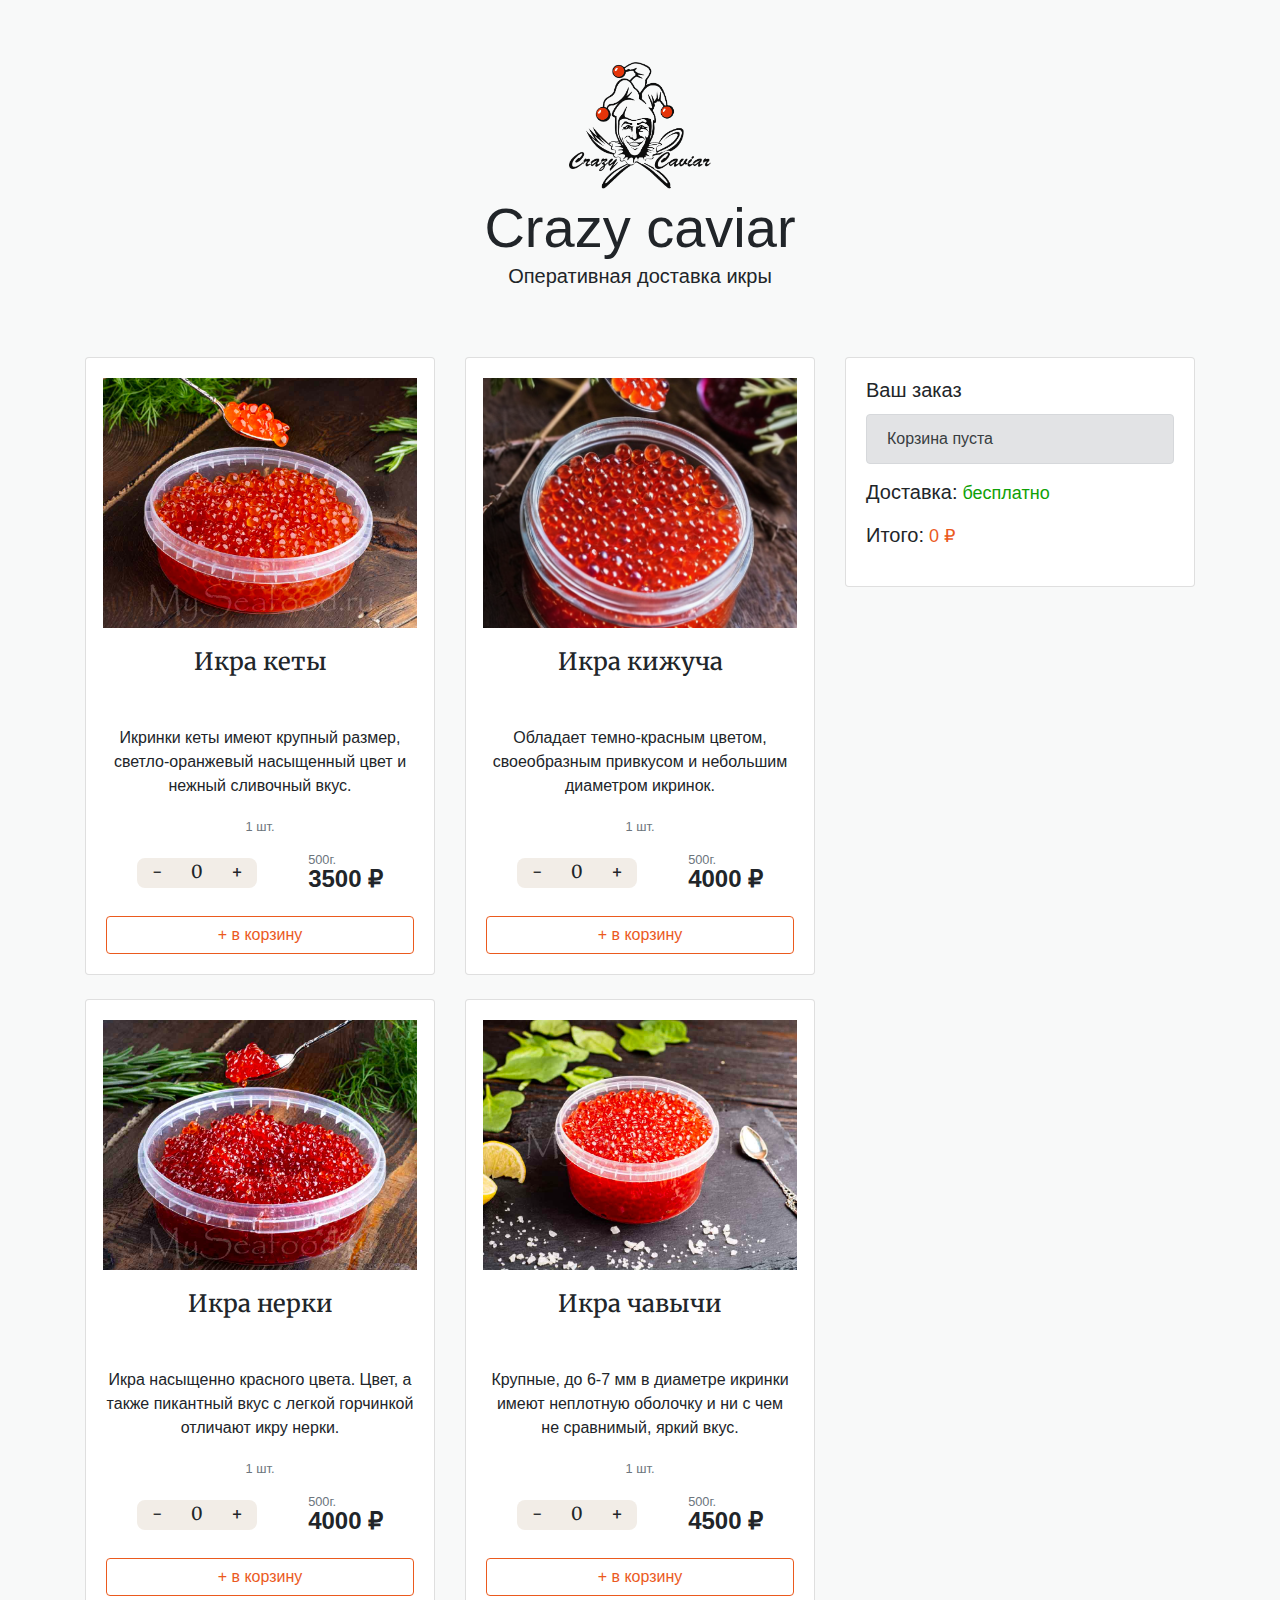
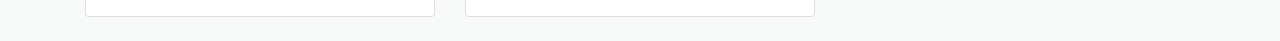
==== commit 88b1be5e: "Add cart count function" ====
--- a/index.html
+++ b/index.html
@@ -24,7 +24,7 @@
 	<div class="container mb-5">
 		<div class="row">
 			<!-- Каталог -->
-			<div class="col-md-8">
+			<div class="col-md-8 js-catalog">
 				<div class="row">
 					<!-- Товар -->
 					<div class="col-md-6">
@@ -162,42 +162,11 @@
 				<div class="card mb-4">
 					<div class="card-body">
 						<h5 class="card-title">Ваш заказ</h4>
-						<div data-cart-empty class="alert alert-secondary" role="alert">
+						<div data-cart-empty class="alert alert-secondary js-empty-cart" role="alert">
 							Корзина пуста
 						</div>
 						<!-- cart-wrapper -->
 						<div class="cart-wrapper js-cart-wrapper">
-
-							<!-- Cart item -->
-							<div class="cart-item js-cart-item" data-id="02">
-								<div class="cart-item__top">
-									<div class="cart-item__img">
-										<img src="img/caviar/nerka.jpg" alt="">
-									</div>
-									<div class="cart-item__desc ">
-										<div class="cart-item__title">Икра нерки</div>
-										<div class="cart-item__weight">6 шт. / 205г.</div>
-
-										<!-- cart-item__details -->
-										<div class="cart-item__details">
-
-											<div class="items items--small counter-wrapper">
-												<div class="items__control" data-action="minus">-</div>
-												<div class="items__current js-result-counter" data-counter="">1</div>
-												<div class="items__control" data-action="plus">+</div>
-											</div>
-
-											<div class="price">
-												<div class="price__currency js-price">250 ₽</div>
-											</div>
-
-										</div>
-										<!-- // cart-item__details -->
-
-									</div>
-								</div>
-							</div>
-							<!-- // Cart item -->
 
 						</div>
 						<!-- // cart-wrapper -->
@@ -205,14 +174,14 @@
 						<!-- Стоимость заказа -->
 						<div class="cart-total">
 							<p><span class="h5">Доставка:</span> <span class="delivery-cost free">бесплатно</span> </p>
-							<p><span class="h5">Итого:</span> <span class="total-price">330</span> <span class="rouble">₽</span></p>
+							<p><span class="h5">Итого:</span> <span class="total-price js-total-price">0</span> <span class="rouble">₽</span></p>
 						</div>
 						<!-- // Стоимость заказа -->
 
 					</div>
 
 					<!-- Оформить заказ -->
-					<div id="order-form" class="card-body border-top">
+					<div id="order-form" class="card-body border-top js-ordered-list ordered-list">
 						<h5 class="card-title">Оформить заказ</h4>
 						<form>
 							<div class="form-group">
@@ -232,8 +201,8 @@
 	</div>
 
 	<!-- Подключаем скрипты -->
-	<script src="./js/counter.js"></script>
-	<script src="./js/cart.js"></script>
+	<script type="module" src="./js/counter.js"></script>
+	<script type="module" src="./js/cart.js"></script>
 
 </body>
 
--- a/css/main.css
+++ b/css/main.css
@@ -172,6 +172,10 @@
 	font-weight: 500;
 }
 
+.ordered-list{
+	display: none;
+}
+
 .delivery-cost {
 
 }
